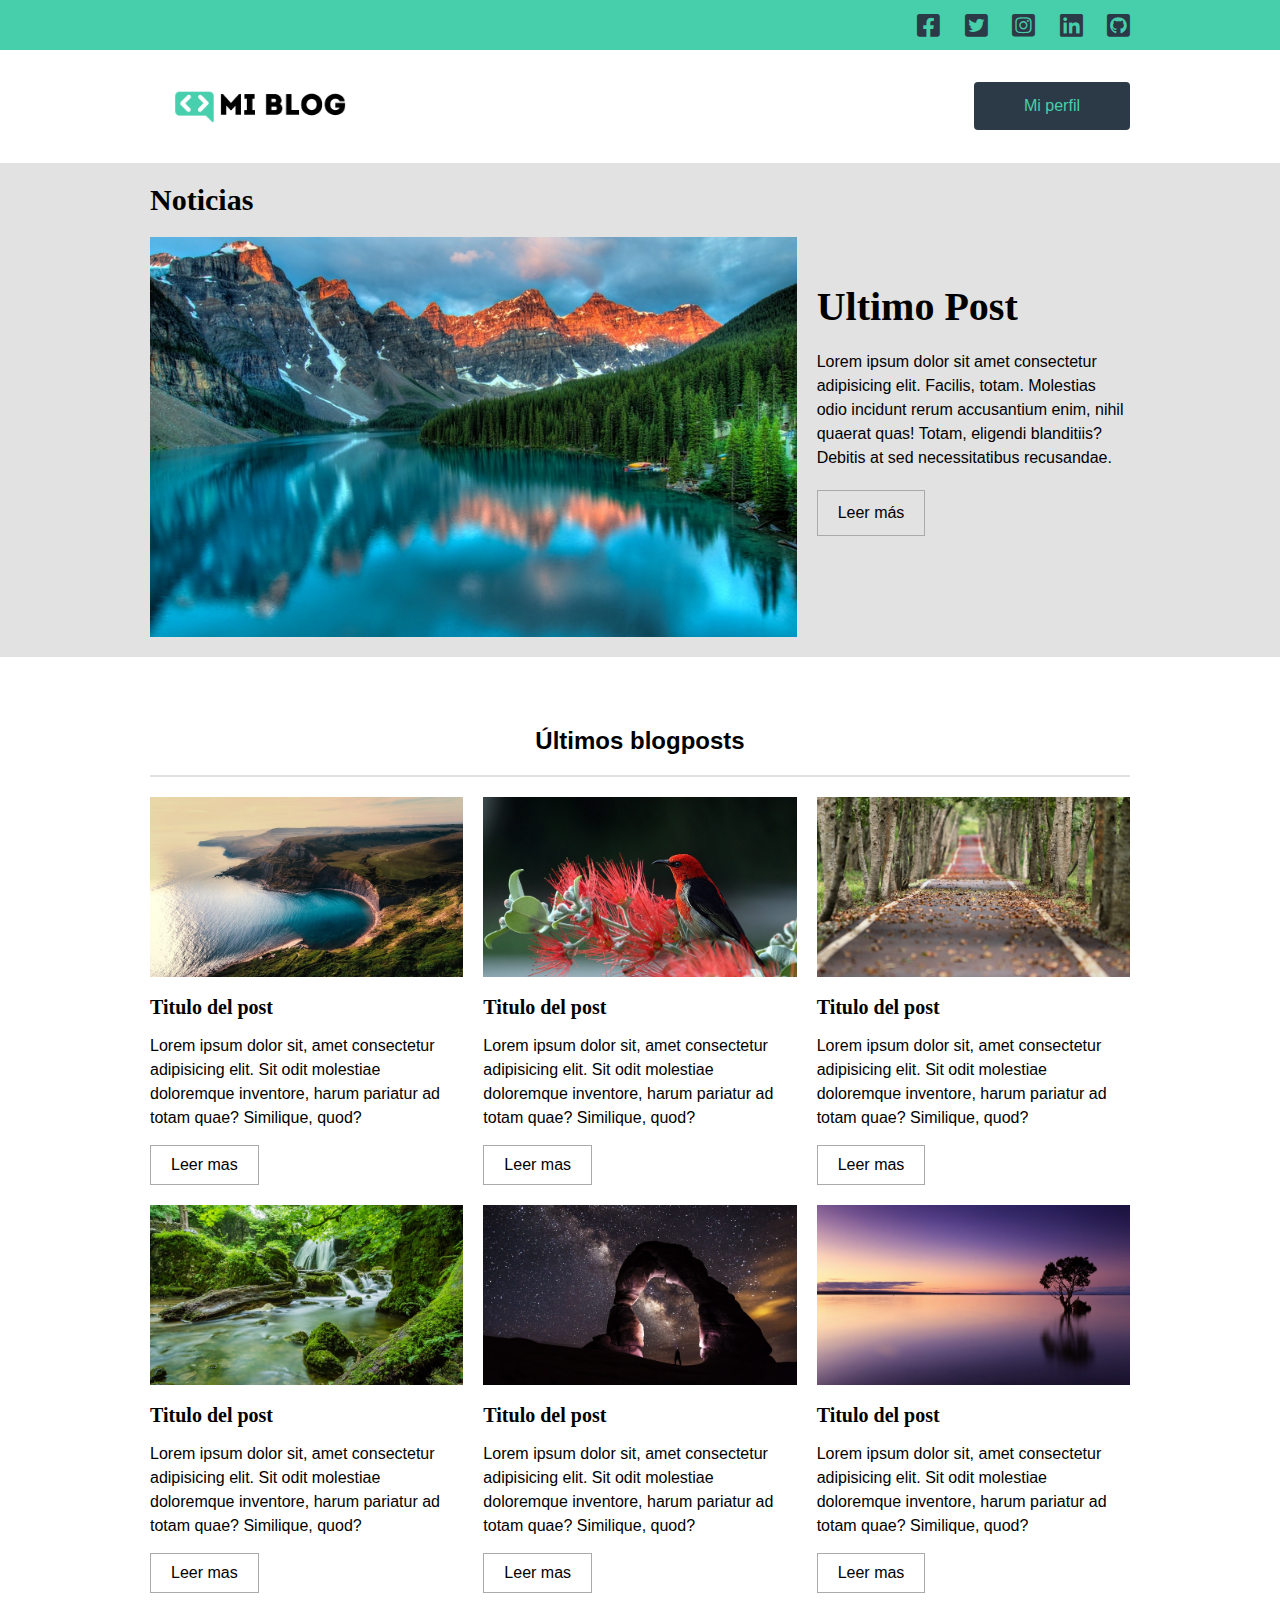
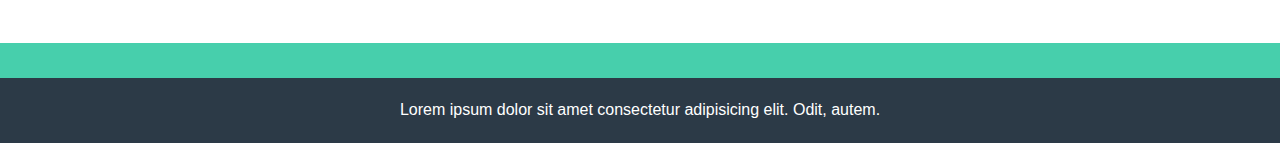
==== blogs.html @ 2e008640 "subida a github" ====
<!DOCTYPE html>
<html lang="en">
  <head>
    <meta charset="UTF-8" />
    <meta name="viewport" content="width=device-width, initial-scale=1.0" />
    <title>Mi Blog</title>
    <link rel="stylesheet" href="./assets/fontawesome/css/all.css" />
    <link rel="stylesheet" href="./css/main.css" />
    <link rel="stylesheet" href="./css/media-queries.css" />
  </head>
  <body>
    <!-- HEADER  -->
    <header class="header">
      <section class="social">
        <div class="social__container">
          <div class="social__icons">
            <a href=""><i class="fab fa-facebook-square"></i></a>
            <a href=""><i class="fab fa-twitter-square"></i></a>
            <a href=""><i class="fab fa-instagram-square"></i></a>
            <a href=""><i class="fab fa-linkedin"></i></a>
            <a href=""><i class="fab fa-github-square"></i></a>
          </div>
        </div>
      </section>
      <nav class="nav">
        <div class="nav__container">
          <section class="nav__logo">
            <a href="index.html">
              <img src="./assets/img/Logo-negro.png" alt="Logo" />
            </a>
          </section>
          <section class="nav__perfil">
            <a href="perfil.html" class="main__button--dark">
              Mi perfil
            </a>
          </section>
        </div>
      </nav>
    </header>

    <!-- NOTICIAS SECTION -->
    <section class="noticias">
      <div class="noticias__container">
        <div class="noticias__main">
          <h3 class="noticias__title">Noticias</h3>
          <img class="noticias__img" src="./assets/img/nature_1.jpg" alt="" />
        </div>
        <div class="noticias__description">
          <h2>Ultimo Post</h2>
          <p>
            Lorem ipsum dolor sit amet consectetur adipisicing elit. Facilis,
            totam. Molestias odio incidunt rerum accusantium enim, nihil quaerat
            quas! Totam, eligendi blanditiis? Debitis at sed necessitatibus
            recusandae.
          </p>
          <a href="./post.html" class="post__button">Leer más</a>
        </div>
      </div>
    </section>

    <!-- POST LIST SECTION -->
    <section class="post-list">
      <div class="post-list__title">
        <h2>Últimos blogposts</h2>
      </div>

      <article class="post">
        <img class="post__img" src="./assets/img/nature_2.jpg" alt="" />
        <h3 class="post__title">Titulo del post</h3>
        <p class="post__text">
          Lorem ipsum dolor sit, amet consectetur adipisicing elit. Sit odit
          molestiae doloremque inventore, harum pariatur ad totam quae?
          Similique, quod?
        </p>
        <a class="post__button" href="">Leer mas</a>
      </article>

      <article class="post">
        <img class="post__img" src="./assets/img/nature_3.jpg" alt="" />
        <h3 class="post__title">Titulo del post</h3>
        <p class="post__text">
          Lorem ipsum dolor sit, amet consectetur adipisicing elit. Sit odit
          molestiae doloremque inventore, harum pariatur ad totam quae?
          Similique, quod?
        </p>
        <a class="post__button" href="">Leer mas</a>
      </article>

      <article class="post">
        <img class="post__img" src="./assets/img/nature_4.jpg" alt="" />
        <h3 class="post__title">Titulo del post</h3>
        <p class="post__text">
          Lorem ipsum dolor sit, amet consectetur adipisicing elit. Sit odit
          molestiae doloremque inventore, harum pariatur ad totam quae?
          Similique, quod?
        </p>
        <a class="post__button" href="">Leer mas</a>
      </article>

      <article class="post">
        <img class="post__img" src="./assets/img/nature_5.jpg" alt="" />
        <h3 class="post__title">Titulo del post</h3>
        <p class="post__text">
          Lorem ipsum dolor sit, amet consectetur adipisicing elit. Sit odit
          molestiae doloremque inventore, harum pariatur ad totam quae?
          Similique, quod?
        </p>
        <a class="post__button" href="">Leer mas</a>
      </article>

      <article class="post">
        <img class="post__img" src="./assets/img/nature_6.jpg" alt="" />
        <h3 class="post__title">Titulo del post</h3>
        <p class="post__text">
          Lorem ipsum dolor sit, amet consectetur adipisicing elit. Sit odit
          molestiae doloremque inventore, harum pariatur ad totam quae?
          Similique, quod?
        </p>
        <a class="post__button" href="">Leer mas</a>
      </article>

      <article class="post">
        <img class="post__img" src="./assets/img/nature_7.jpg" alt="" />
        <h3 class="post__title">Titulo del post</h3>
        <p class="post__text">
          Lorem ipsum dolor sit, amet consectetur adipisicing elit. Sit odit
          molestiae doloremque inventore, harum pariatur ad totam quae?
          Similique, quod?
        </p>
        <a class="post__button" href="">Leer mas</a>
      </article>
    </section>

    <!-- FOOTER SECTION  -->
    <footer class="footer">
      <p>
        Lorem ipsum dolor sit amet consectetur adipisicing elit. Odit, autem.
      </p>
    </footer>
  </body>
</html>
---- css/main.css ----
@font-face {
  font-family: 'Roboto Mono';
  src: url("../assets/RobotoMono-Medium.ttf")
}

* {
  margin: 0;
  padding: 0;
}

body {
  font-family: "Roboto", sans-serif;
  height: 100vh;
}

a {
  text-decoration: none;
  color: black;
  display: inline;

}

.header {
  width: 100%;
  display: grid;
  grid-template-rows: 1fr;
}

.social {
  height: 50px;
  background: #47cfac;
}

.social__container {
  display: flex;
  justify-content: flex-end;
  align-items: center;
  height: 100%;
  max-width: 980px;
  margin: auto;
  padding: 0 20px;
}

.social__icons a {
  margin-left: 20px;
}

.social__icons .fab {
  color: #2C3A47;
  font-size: 26px;
}

.social__icons .fab:hover {
  color: black;
}



.nav__container {
  display: grid;
  grid-template-columns: 1fr 1fr;
  max-width: 980px;
  margin: auto;
  padding: 20px;
}

.nav__logo {
  display: flex;
  align-items: center;
}

.nav__logo img {
  width: 220px;
}

.nav__perfil {
  display: flex;
  align-items: center;
  justify-content: flex-end;
}

.main {
  background: url("../assets/img/autumn_bg.jpg") center / cover;
  text-align: center;
  display: flex;
  align-items: center;
  height: calc(100% - 162px);
}

.main__contenedor {
  width: 100%;
}

.main__title {
  color: white;
  font: 50px 'Roboto Slab';
  text-shadow: 0px 0px 3px black;
  max-width: 700px;
  padding: 20px;
  margin: 20px auto;
}

.main__button {
  padding: 15px 50px;
  display: inline-block;
  font-size: 16px;
  border-radius: 4px;
  background: #47cfac;
  color: black;
}

.main__button--dark {
  padding: 15px 50px;
  display: inline-block;
  font-size: 16px;
  border-radius: 4px;
  background: #2C3A47;
  color: #47cfac;
}

.noticias {
  background: rgb(226, 226, 226);
}

.noticias__container {
  max-width: 980px;
  margin: auto;
  display: grid;
  grid-template-columns: 1fr 1fr 1fr;
  gap: 20px;
  padding: 20px;
}

.noticias__main {
  grid-column: span 2;
  line-height: 1.5;
}

.noticias__title {
  margin-bottom: 20px;
  font: bold 30px 'Roboto Slab';
}

.noticias__img {
  width: 100%;
  max-height: 400px;
  object-fit: cover;
  display: block;
}

.noticias__description {
  align-self: center;
  line-height: 1.5;
}

.noticias__description h2 {
  font: bold 40px 'Roboto Slab';
}

.noticias__main h2 {
  font: bold 40px 'Roboto Slab';
}

.perfil__container {
  max-width: 980px;
  margin: auto;
  display: grid;
  grid-template-columns: 1fr 1fr 1fr;
  gap: 20px;
  padding: 50px 20px;
}

.noticias__description p {
  margin: 20px 0;
}

.post__button {
  border: 1px solid #aaa;
  padding: 10px 20px;
  display: inline-block;
}

.post__button:hover {
  background: rgba(0, 0, 0, 0.1);
}

.post-list {
  max-width: 980px;
  display: grid;
  grid-template-columns: 1fr 1fr 1fr;
  gap: 20px;
  margin: 50px auto;
  padding: 0 20px;
}

.post-list__title {
  grid-column: span 3;
  padding: 20px 0;
  border-bottom: 2px solid rgb(226, 226, 226);
  text-align: center;
}

.post__img {
  width: 100%;
  height: 180px;
  object-fit: cover;
}


.post__title {
  margin: 15px 0;
  font: bold 20px 'Roboto Slab';
}

.post__text {
  margin: 15px 0;
  line-height: 1.5;
}

.main-post {
  max-width: 980px;
  margin: 30px auto;
  padding: 20px;
}

.main-post__img {
  width: 100%;
  max-height: 400px;
  object-fit: cover;
}

.main-post__title {
  font: bold 50px 'Roboto Slab';
  margin: 20px 0;
}

.main-post__subtitle {
  border-bottom: 2px solid rgb(226, 226, 226);
  font: bold 20px 'Roboto Slab';
  margin-top: 20px;
}

.main-post__text {
  line-height: 2;
  font-size: 18px;
}

.contacto {
  background: rgb(226, 226, 226);
}

.contacto__container {
  max-width: 980px;
  margin: auto;
  display: grid;
  grid-template-columns: 1fr 1fr;
  gap: 20px;
  padding: 50px 20px;
}

.contacto__correo,
.contacto__mensaje {
  display: flex;
  align-items: center;

}

.contacto__correo:hover img,
.contacto__mensaje:hover img {
  transform: rotate(30deg);
  transition: 0.5s;
}



.contacto__img {
  height: 100px;
  transition: 0.5s;
}

.contacto__description {
  padding: 15px;
  line-height: 1.5;
}

.contacto__title {
  font: bold 20px 'Roboto Slab';
  margin-bottom: 5px;
}

.footer {
  background: #2C3A47;
  color: white;
  border-top: 35px solid #47cfac;
  height: 65px;
  display: flex;
  align-items: center;
  justify-content: center;
  text-align: center;
}
---- css/media-queries.css ----
@media (max-width: 770px) {
  .noticias__container {
    grid-template-columns: 1fr 1fr;
  }

  .noticias__description {
    grid-column: span 2;
  }

  .post-list {
    grid-template-columns: 1fr 1fr;
  }

  .post-list__title {
    grid-column: span 2;
  }

  .perfil__container {
    grid-template-columns: 1fr 1fr;
    gap: 20px;
  }

  .perfil__container .noticias__description,
  .perfil__container .noticias__main {
    grid-column: span 1;
  }

  .main__title {
    font-size: 40px;
  }

}


@media (max-width: 570px) {
  .nav__container {
    grid-template-columns: 1fr;
    place-items: center;
  }

  .social__container {
    justify-content: center;
  }

  .social__icons {
    max-width: 250px;
    width: 100%;
    display: flex;
    justify-content: space-around;
  }

  .social__icons a {
    margin: 0;
  }

  .nav__perfil {
    display: none;
  }

  .main__title {
    font-size: 30px;
  }

  .main-post__title {
    font-size: 40px;
  }

  .post-list {
    grid-template-columns: 1fr;
  }

  .post-list__title {
    grid-column: span 1;
  }

  .post__img {
    height: 250px;
    max-height: 250px;
  }

  .contacto__container {
    grid-template-columns: 1fr;
    gap: 40px 20px;
  }

  .perfil__container {
    grid-template-columns: 1fr;
    gap: 20px;
  }

  .contacto__img {
    height: 75px;
  }

  .contacto__description {
    padding: 0 15px;
  }

  .footer {
    padding: 20px 30px
  }


}

@media (max-width: 450px) {
  .social__container {
    justify-content: center;
  }



}
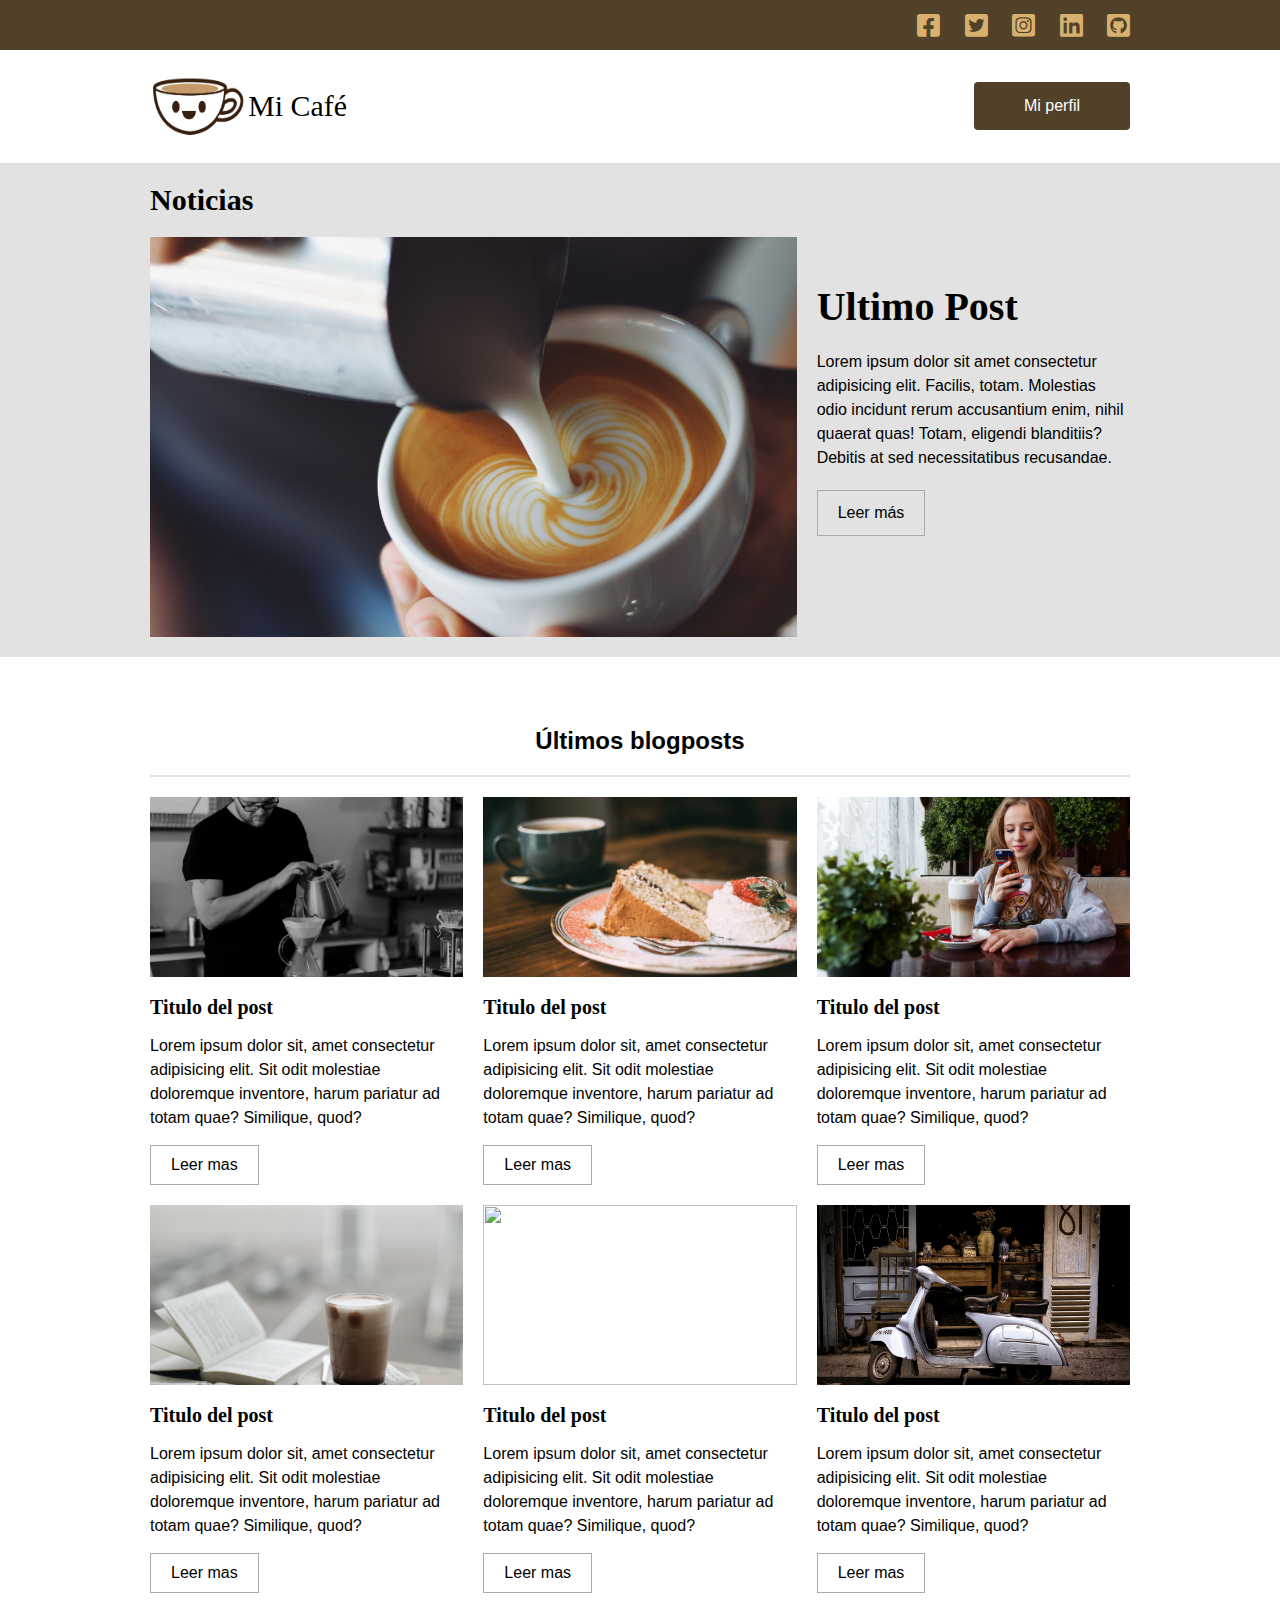
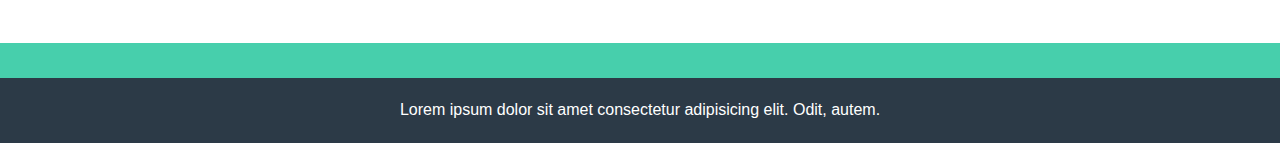
==== commit e6f3d397: "modificaciones en micafe" ====
--- a/blogs.html
+++ b/blogs.html
@@ -26,7 +26,7 @@
         <div class="nav__container">
           <section class="nav__logo">
             <a href="index.html">
-              <img src="./assets/img/Logo-negro.png" alt="Logo" />
+              <img src="./assets/img/mi_cafe.svg" alt="Logo" />
             </a>
           </section>
           <section class="nav__perfil">
@@ -43,7 +43,7 @@
       <div class="noticias__container">
         <div class="noticias__main">
           <h3 class="noticias__title">Noticias</h3>
-          <img class="noticias__img" src="./assets/img/nature_1.jpg" alt="" />
+          <img class="noticias__img" src="./assets/img/cafe_1.jpg" alt="" />
         </div>
         <div class="noticias__description">
           <h2>Ultimo Post</h2>
@@ -65,7 +65,7 @@
       </div>
 
       <article class="post">
-        <img class="post__img" src="./assets/img/nature_2.jpg" alt="" />
+        <img class="post__img" src="./assets/img/cafe_2.jpg" alt="" />
         <h3 class="post__title">Titulo del post</h3>
         <p class="post__text">
           Lorem ipsum dolor sit, amet consectetur adipisicing elit. Sit odit
@@ -76,7 +76,7 @@
       </article>
 
       <article class="post">
-        <img class="post__img" src="./assets/img/nature_3.jpg" alt="" />
+        <img class="post__img" src="./assets/img/cafe_3.jpg" alt="" />
         <h3 class="post__title">Titulo del post</h3>
         <p class="post__text">
           Lorem ipsum dolor sit, amet consectetur adipisicing elit. Sit odit
@@ -87,7 +87,7 @@
       </article>
 
       <article class="post">
-        <img class="post__img" src="./assets/img/nature_4.jpg" alt="" />
+        <img class="post__img" src="./assets/img/cafe_4.jpg" alt="" />
         <h3 class="post__title">Titulo del post</h3>
         <p class="post__text">
           Lorem ipsum dolor sit, amet consectetur adipisicing elit. Sit odit
@@ -98,7 +98,7 @@
       </article>
 
       <article class="post">
-        <img class="post__img" src="./assets/img/nature_5.jpg" alt="" />
+        <img class="post__img" src="./assets/img/cafe_5.jpg" alt="" />
         <h3 class="post__title">Titulo del post</h3>
         <p class="post__text">
           Lorem ipsum dolor sit, amet consectetur adipisicing elit. Sit odit
@@ -109,7 +109,7 @@
       </article>
 
       <article class="post">
-        <img class="post__img" src="./assets/img/nature_6.jpg" alt="" />
+        <img class="post__img" src="./assets/img/cafe_6.jpg" alt="" />
         <h3 class="post__title">Titulo del post</h3>
         <p class="post__text">
           Lorem ipsum dolor sit, amet consectetur adipisicing elit. Sit odit
@@ -120,7 +120,7 @@
       </article>
 
       <article class="post">
-        <img class="post__img" src="./assets/img/nature_7.jpg" alt="" />
+        <img class="post__img" src="./assets/img/cafe_7.jpg" alt="" />
         <h3 class="post__title">Titulo del post</h3>
         <p class="post__text">
           Lorem ipsum dolor sit, amet consectetur adipisicing elit. Sit odit
--- a/css/main.css
+++ b/css/main.css
@@ -28,7 +28,7 @@
 
 .social {
   height: 50px;
-  background: #47cfac;
+  background: #524129;
 }
 
 .social__container {
@@ -46,12 +46,12 @@
 }
 
 .social__icons .fab {
-  color: #2C3A47;
+  color: #D9B16E;
   font-size: 26px;
 }
 
 .social__icons .fab:hover {
-  color: black;
+  color: #9F7E4E;
 }
 
 
@@ -80,7 +80,7 @@
 }
 
 .main {
-  background: url("../assets/img/autumn_bg.jpg") center / cover;
+  background: url("../assets/img/bg_cafe.jpg") center / cover;
   text-align: center;
   display: flex;
   align-items: center;
@@ -105,8 +105,8 @@
   display: inline-block;
   font-size: 16px;
   border-radius: 4px;
-  background: #47cfac;
-  color: black;
+  background: #524129;
+  color: white;
 }
 
 .main__button--dark {
@@ -114,8 +114,8 @@
   display: inline-block;
   font-size: 16px;
   border-radius: 4px;
-  background: #2C3A47;
-  color: #47cfac;
+  background: #524129;
+  color: white;
 }
 
 .noticias {
